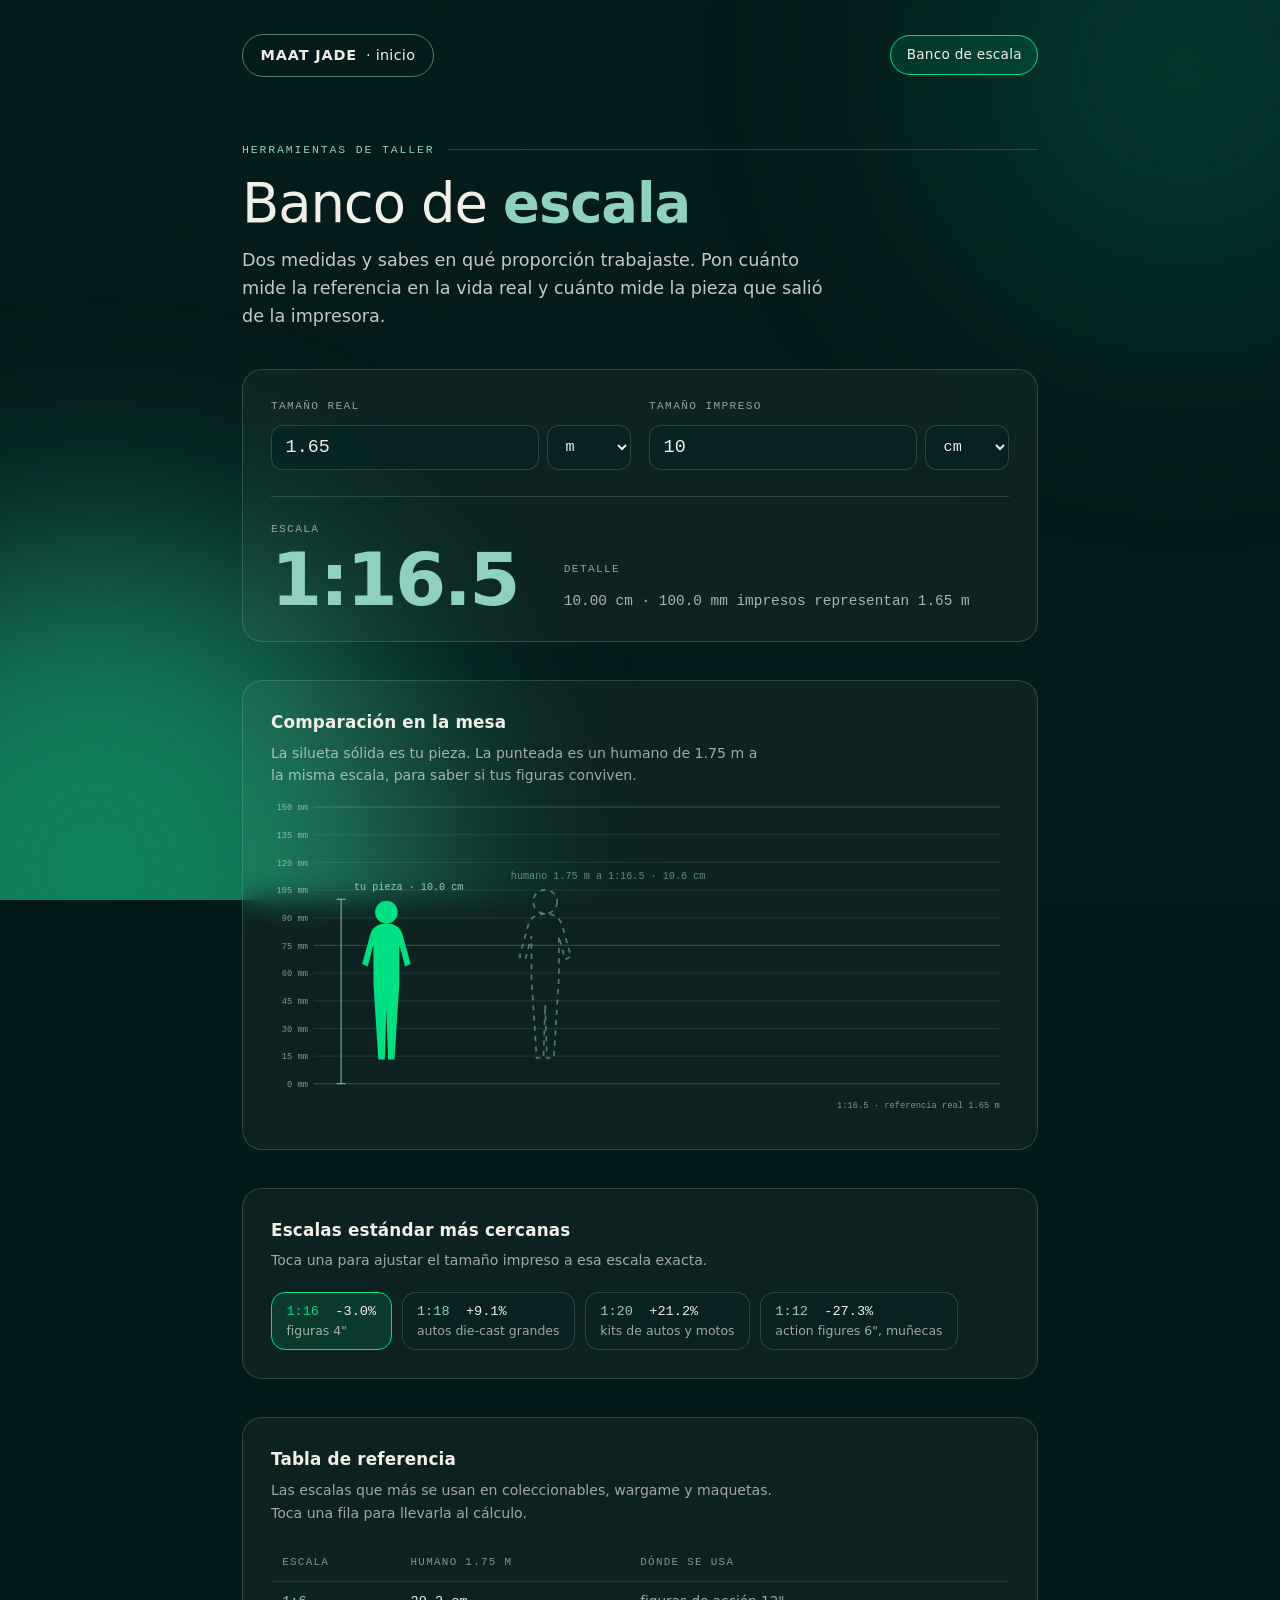
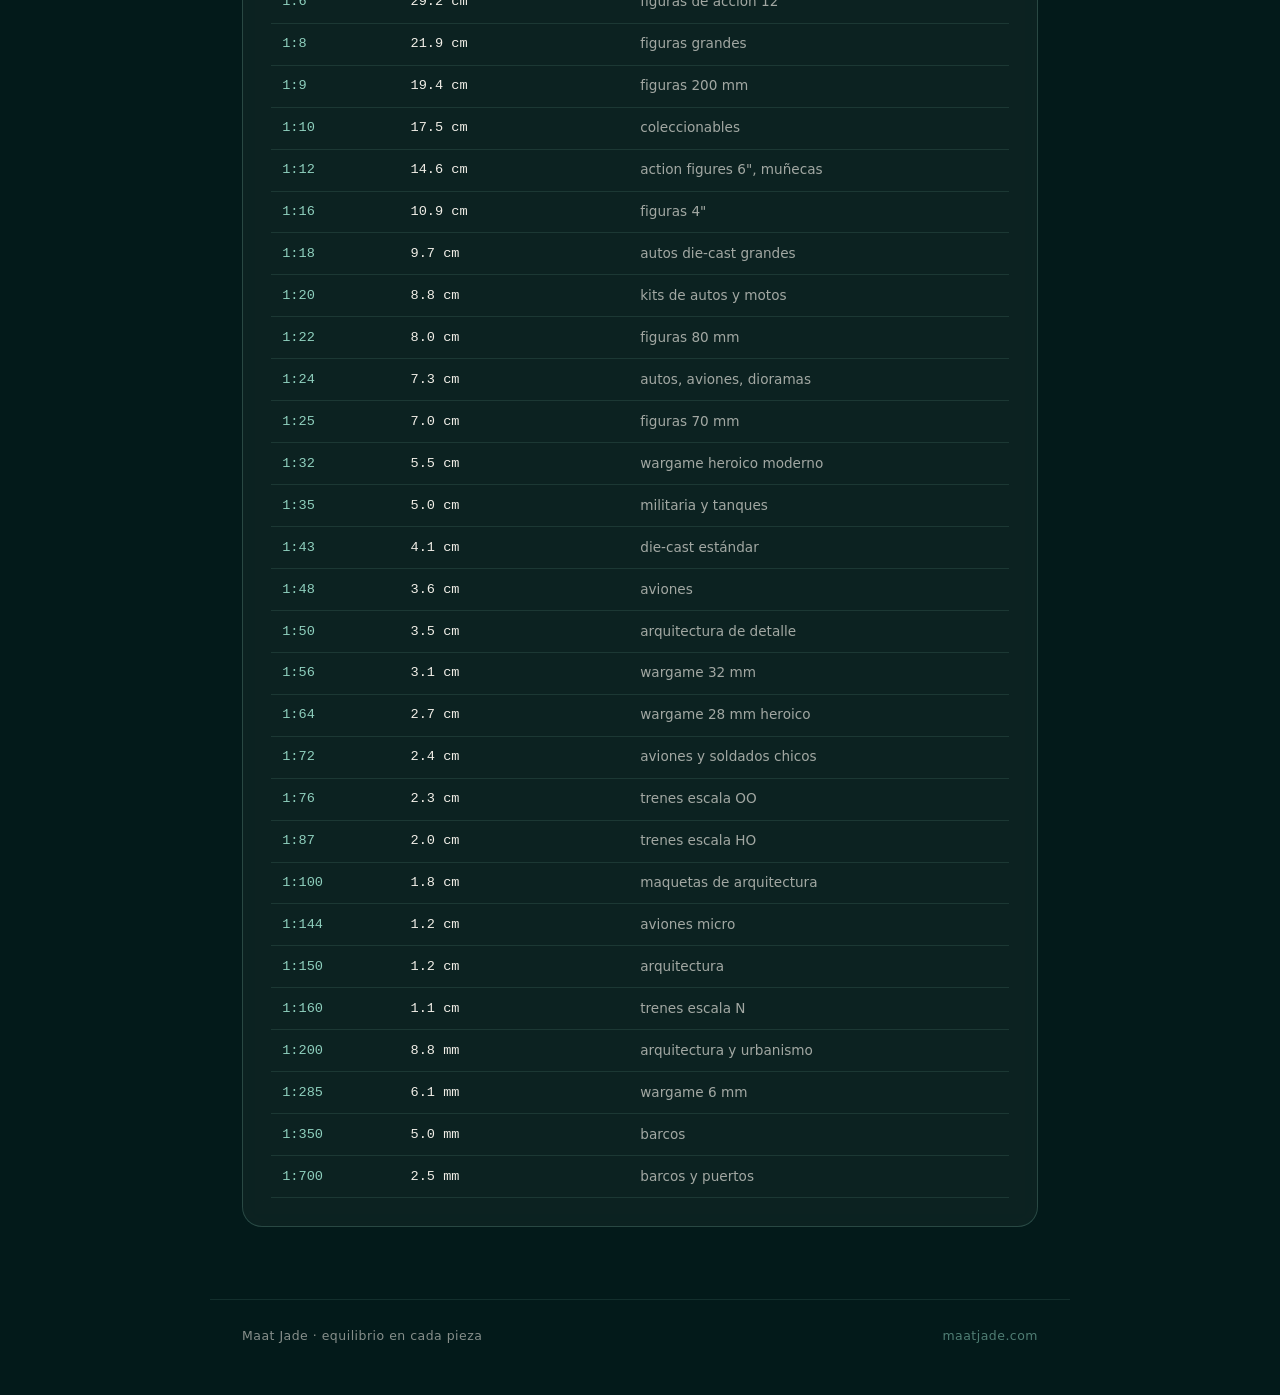
==== escala/index.html @ 4124b833 "Create index.html" ====
<!DOCTYPE html>
<html lang="es">
<head>
<meta charset="utf-8">
<meta name="viewport" content="width=device-width, initial-scale=1">
<title>Banco de escala · Maat Jade</title>
<meta name="description" content="Calculadora de escala para miniaturas impresas en 3D: descubre la proporción entre el tamaño real y el tamaño impreso.">
<meta name="theme-color" content="#031A1A">
<style>
/* Maat Jade — herramientas
   Misma paleta que la landing: 031A1A / 022222 / 03624C / 2DC295 / 00DF82 / 8FD0BE */

:root{
  --deep:#031A1A;
  --deep-2:#022222;
  --forest:#03624C;
  --jade:#2DC295;
  --jade-hi:#00DF82;
  --mint:#8FD0BE;
  --bone:#F2EFE8;
  --sans:system-ui,-apple-system,"Segoe UI",Roboto,Helvetica,Arial,sans-serif;
  --mono:ui-monospace,SFMono-Regular,Menlo,Consolas,monospace;
  --glass:rgba(242,239,232,0.04);
  --hair:rgba(143,208,190,0.22);
  --hair-hi:rgba(143,208,190,0.55);
}
*{margin:0;padding:0;box-sizing:border-box}
html{-webkit-text-size-adjust:100%;scroll-behavior:smooth}
body{
  background:var(--deep);color:var(--bone);font-family:var(--sans);
  font-weight:300;font-size:16px;line-height:1.6;min-height:100%;
}

/* fondo heredado de la landing, mas contenido para no pelear con la lectura */
.bg{position:fixed;inset:0;overflow:hidden;z-index:0}
.blob{position:absolute;border-radius:50%;filter:blur(100px);will-change:transform;opacity:.55}
.blob-1{width:65vmax;height:65vmax;left:-25vmax;bottom:-30vmax;
  background:radial-gradient(circle at center,#00DF82 0%,#2DC295 40%,transparent 70%);
  animation:drift-1 30s ease-in-out infinite alternate}
.blob-2{width:55vmax;height:55vmax;right:-20vmax;top:-22vmax;
  background:radial-gradient(circle at center,#03624C 0%,transparent 70%);
  animation:drift-2 36s ease-in-out infinite alternate}
@keyframes drift-1{
  0%{transform:translate(0,0) scale(1)}
  100%{transform:translate(6vmax,-14vmax) scale(1.1)}}
@keyframes drift-2{
  0%{transform:translate(0,0) scale(1)}
  100%{transform:translate(-8vmax,14vmax) scale(1.15)}}
.noise{position:fixed;inset:0;z-index:1;pointer-events:none;opacity:.14;mix-blend-mode:overlay;
  background-image:url("data:image/svg+xml,%3Csvg xmlns='http://www.w3.org/2000/svg' width='300' height='300'%3E%3Cfilter id='n'%3E%3CfeTurbulence type='fractalNoise' baseFrequency='0.9' numOctaves='2' stitchTiles='stitch'/%3E%3C/filter%3E%3Crect width='100%25' height='100%25' filter='url(%23n)'/%3E%3C/svg%3E");
  background-size:300px 300px}

.shell{position:relative;z-index:2;max-width:860px;margin:0 auto;
  padding:clamp(18px,4vw,34px) clamp(18px,5vw,32px) 72px}

/* ---------- nav ---------- */
.topbar{display:flex;align-items:center;justify-content:space-between;gap:14px;flex-wrap:wrap}
.home{
  display:inline-flex;align-items:center;gap:9px;text-decoration:none;color:var(--bone);
  border:1px solid var(--hair-hi);border-radius:999px;padding:.55rem 1.1rem;font-size:.9rem;
  letter-spacing:.02em;transition:background .2s ease,color .2s ease,border-color .2s ease;
}
.home:hover,.home:focus-visible{background:var(--mint);border-color:var(--mint);color:var(--deep);outline:none}
.home span{font-weight:600;letter-spacing:.06em}
nav.tools{display:flex;gap:8px;flex-wrap:wrap}
nav.tools a{
  text-decoration:none;color:var(--bone);opacity:.7;font-size:.85rem;letter-spacing:.02em;
  border:1px solid transparent;border-radius:999px;padding:.5rem .95rem;
  transition:opacity .2s ease,border-color .2s ease,background .2s ease;
}
nav.tools a:hover,nav.tools a:focus-visible{opacity:1;border-color:var(--hair);outline:none}
nav.tools a[aria-current="page"]{
  opacity:1;background:rgba(0,223,130,.12);border-color:var(--jade-hi);color:var(--bone)}

/* ---------- encabezado ---------- */
header.hero{margin-top:clamp(38px,8vw,64px)}
.eyebrow{
  font-family:var(--mono);font-size:.72rem;letter-spacing:.16em;text-transform:uppercase;
  color:var(--mint);display:flex;align-items:center;gap:12px;margin-bottom:16px}
.eyebrow::after{content:"";height:1px;flex:1;background:var(--hair)}
h1{font-size:clamp(2.1rem,7vw,3.4rem);font-weight:300;line-height:1.05;letter-spacing:-.02em;margin-bottom:14px}
h1 strong{font-weight:600;color:var(--mint)}
.lede{max-width:52ch;font-size:clamp(1rem,3.2vw,1.1rem);opacity:.82}

/* ---------- paneles ---------- */
.panel{
  background:var(--glass);border:1px solid var(--hair);border-radius:20px;
  padding:clamp(20px,4vw,28px);backdrop-filter:blur(14px);-webkit-backdrop-filter:blur(14px);
  margin-top:clamp(26px,5vw,38px)}
h2{font-size:1.05rem;font-weight:600;letter-spacing:.01em;margin-bottom:6px}
.hint{font-size:.88rem;opacity:.65;margin-bottom:20px;max-width:56ch}

/* ---------- campos ---------- */
.fields{display:grid;grid-template-columns:repeat(auto-fit,minmax(215px,1fr));gap:18px}
label{display:block;font-family:var(--mono);font-size:.7rem;letter-spacing:.12em;
  text-transform:uppercase;opacity:.6;margin-bottom:9px}
.row{display:flex;gap:8px}
input,select{
  font-family:var(--mono);font-size:1.15rem;color:var(--bone);font-weight:400;
  background:rgba(2,34,34,.55);border:1px solid var(--hair);border-radius:12px;
  padding:.7rem .85rem;width:100%;min-width:0;transition:border-color .2s ease}
select{font-size:.95rem;flex:0 0 84px;width:84px}
input:hover,select:hover{border-color:var(--hair-hi)}
input:focus-visible,select:focus-visible,button:focus-visible,tr:focus-visible{
  outline:2px solid var(--jade-hi);outline-offset:2px}

/* ---------- resultado ---------- */
.readout{
  margin-top:26px;padding-top:24px;border-top:1px solid var(--hair);
  display:flex;flex-wrap:wrap;align-items:flex-end;gap:10px clamp(22px,5vw,46px)}
.k{display:block;font-family:var(--mono);font-size:.7rem;letter-spacing:.12em;
  text-transform:uppercase;opacity:.6;margin-bottom:8px}
.big{font-size:clamp(2.8rem,11vw,4.6rem);font-weight:600;line-height:.9;letter-spacing:-.035em;color:var(--mint)}
.big.warn{color:#E8C36A;font-size:clamp(1.3rem,5vw,1.9rem);font-weight:300}
.sec{font-family:var(--mono);font-size:.9rem;opacity:.7}

/* ---------- diagrama ---------- */
svg.bench{display:block;width:100%;height:auto;overflow:visible}
.tickline{stroke:rgba(143,208,190,.14);stroke-width:1}
.tickmaj{stroke:rgba(143,208,190,.3);stroke-width:1}
.ticktxt{font-family:var(--mono);font-size:9.5px;fill:rgba(242,239,232,.55)}
.fig{fill:var(--jade-hi)}
.fig-ghost{fill:none;stroke:rgba(143,208,190,.5);stroke-width:1;stroke-dasharray:3 3}
.cal{stroke:var(--mint);stroke-width:1}
.caltxt{font-family:var(--mono);font-size:11px;fill:var(--mint)}
.ghosttxt{font-family:var(--mono);font-size:11px;fill:rgba(143,208,190,.6)}

/* ---------- chips ---------- */
.chips{display:flex;flex-wrap:wrap;gap:10px}
.chip{
  background:rgba(2,34,34,.5);border:1px solid var(--hair);border-radius:14px;
  padding:.7rem .9rem;font-family:var(--mono);font-size:.85rem;cursor:pointer;
  color:var(--bone);text-align:left;transition:border-color .2s ease,background .2s ease}
.chip:hover{border-color:var(--hair-hi)}
.chip.best{background:rgba(0,223,130,.12);border-color:var(--jade-hi)}
.chip b{font-weight:500;color:var(--mint)}
.chip.best b{color:var(--jade-hi)}
.chip small{display:block;font-family:var(--sans);font-size:.78rem;opacity:.65;margin-top:4px;font-weight:300}

/* ---------- tabla ---------- */
.scroller{overflow-x:auto;-webkit-overflow-scrolling:touch}
table{width:100%;border-collapse:collapse;font-family:var(--mono);font-size:.85rem;min-width:420px}
th,td{text-align:left;padding:.6rem .7rem;border-bottom:1px solid rgba(143,208,190,.12)}
th{font-size:.68rem;letter-spacing:.12em;text-transform:uppercase;opacity:.55;font-weight:400}
td.n{color:var(--mint)}
td.d{font-family:var(--sans);opacity:.65;font-weight:300}
tbody tr{cursor:pointer;transition:background .15s ease}
tbody tr:hover{background:rgba(143,208,190,.06)}
.empty{font-size:.88rem;opacity:.6}

/* ---------- pie ---------- */
footer{
  position:relative;z-index:2;max-width:860px;margin:0 auto;
  padding:26px clamp(18px,5vw,32px) 48px;border-top:1px solid var(--hair);
  display:flex;justify-content:space-between;flex-wrap:wrap;gap:12px;
  font-size:.78rem;letter-spacing:.04em;opacity:.55}
footer a{color:var(--mint);text-decoration:none}
footer a:hover{text-decoration:underline}

@media (prefers-reduced-motion:reduce){
  html{scroll-behavior:auto}
  .blob{animation:none}
  *{transition:none!important}
}
</style>
</head>
<body>

<div class="bg" aria-hidden="true">
  <div class="blob blob-1"></div>
  <div class="blob blob-2"></div>
</div>
<div class="noise" aria-hidden="true"></div>

<div class="shell">

  <div class="topbar">
    <a class="home" href="/"><span>MAAT JADE</span> · inicio</a>
    <nav class="tools" aria-label="Herramientas">
      <a href="/escala/" aria-current="page">Banco de escala</a>
    </nav>
  </div>

  <header class="hero">
    <p class="eyebrow">Herramientas de taller</p>
    <h1>Banco de <strong>escala</strong></h1>
    <p class="lede">Dos medidas y sabes en qué proporción trabajaste. Pon cuánto mide la referencia en la vida real y cuánto mide la pieza que salió de la impresora.</p>
  </header>

  <div class="panel">
    <div class="fields">
      <div>
        <label for="real">Tamaño real</label>
        <div class="row">
          <input type="number" id="real" value="1.65" step="any" min="0" inputmode="decimal">
          <select id="realU" aria-label="Unidad del tamaño real">
            <option value="1000">m</option><option value="10">cm</option><option value="1">mm</option>
          </select>
        </div>
      </div>
      <div>
        <label for="print">Tamaño impreso</label>
        <div class="row">
          <input type="number" id="print" value="10" step="any" min="0" inputmode="decimal">
          <select id="printU" aria-label="Unidad del tamaño impreso">
            <option value="10">cm</option><option value="1">mm</option><option value="1000">m</option>
          </select>
        </div>
      </div>
    </div>
    <div class="readout" aria-live="polite">
      <div><span class="k">Escala</span><span class="big" id="out">1:16.5</span></div>
      <div><span class="k">Detalle</span><span class="sec" id="sub">—</span></div>
    </div>
  </div>

  <div class="panel">
    <h2>Comparación en la mesa</h2>
    <p class="hint">La silueta sólida es tu pieza. La punteada es un humano de 1.75 m a la misma escala, para saber si tus figuras conviven.</p>
    <svg class="bench" id="svg" viewBox="0 0 800 340" role="img" aria-labelledby="svgt">
      <title id="svgt">Regla en milímetros con la pieza impresa y una figura humana de referencia a la misma escala.</title>
    </svg>
  </div>

  <div class="panel">
    <h2>Escalas estándar más cercanas</h2>
    <p class="hint">Toca una para ajustar el tamaño impreso a esa escala exacta.</p>
    <div class="chips" id="chips"></div>
  </div>

  <div class="panel">
    <h2>Tabla de referencia</h2>
    <p class="hint">Las escalas que más se usan en coleccionables, wargame y maquetas. Toca una fila para llevarla al cálculo.</p>
    <div class="scroller">
      <table>
        <thead><tr><th>Escala</th><th>Humano 1.75 m</th><th>Dónde se usa</th></tr></thead>
        <tbody id="tbody"></tbody>
      </table>
    </div>
  </div>

</div>

<footer>
  <span>Maat Jade · equilibrio en cada pieza</span>
  <span><a href="/">maatjade.com</a></span>
</footer>

<script>
(function(){
  var STD=[6,8,9,10,12,16,18,20,22,24,25,32,35,43,48,50,56,64,72,76,87,100,144,150,160,200,285,350,700];
  var USE={6:"figuras de acción 12\"",8:"figuras grandes",9:"figuras 200 mm",10:"coleccionables",12:"action figures 6\", muñecas",16:"figuras 4\"",18:"autos die-cast grandes",20:"kits de autos y motos",22:"figuras 80 mm",24:"autos, aviones, dioramas",25:"figuras 70 mm",32:"wargame heroico moderno",35:"militaria y tanques",43:"die-cast estándar",48:"aviones",50:"arquitectura de detalle",56:"wargame 32 mm",64:"wargame 28 mm heroico",72:"aviones y soldados chicos",76:"trenes escala OO",87:"trenes escala HO",100:"maquetas de arquitectura",144:"aviones micro",150:"arquitectura",160:"trenes escala N",200:"arquitectura y urbanismo",285:"wargame 6 mm",350:"barcos",700:"barcos y puertos"};
  var HUMAN=1750;
  var $=function(i){return document.getElementById(i)};

  function fmt(mm){
    if(!isFinite(mm)||mm<=0) return "—";
    if(mm>=1000) return (mm/1000).toFixed(2)+" m";
    if(mm>=10) return (mm/10).toFixed(2)+" cm · "+mm.toFixed(1)+" mm";
    return mm.toFixed(1)+" mm";
  }
  function fmtShort(mm){
    if(!isFinite(mm)||mm<=0) return "—";
    if(mm>=1000) return (mm/1000).toFixed(2)+" m";
    if(mm>=10) return (mm/10).toFixed(1)+" cm";
    return mm.toFixed(1)+" mm";
  }
  function fmtScale(s){
    if(!isFinite(s)||s<=0) return "—";
    if(s>=100) return "1:"+Math.round(s);
    if(s>=10) return "1:"+(Math.round(s*10)/10);
    return "1:"+(Math.round(s*100)/100);
  }

  function calc(){
    var real=parseFloat($("real").value)*parseFloat($("realU").value);
    var prt =parseFloat($("print").value)*parseFloat($("printU").value);
    var ok=real>0&&prt>0&&isFinite(real)&&isFinite(prt);
    var sc=ok?real/prt:NaN;
    $("out").textContent = ok?fmtScale(sc):"Faltan medidas";
    $("out").className   = "big"+(ok?"":" warn");
    $("sub").textContent = ok?(fmt(prt)+" impresos representan "+fmt(real)):"—";
    chips(sc); draw(prt,sc);
  }

  function applyScale(s){
    var real=parseFloat($("real").value)*parseFloat($("realU").value);
    if(!(real>0)) return;
    var mm=real/s;
    if(mm>=10){ $("printU").value="10"; $("print").value=(Math.round(mm/10*100)/100); }
    else { $("printU").value="1"; $("print").value=(Math.round(mm*10)/10); }
    calc();
  }

  function chips(sc){
    var w=$("chips"); w.innerHTML="";
    if(!(sc>0)||!isFinite(sc)){ w.innerHTML='<p class="empty">Completa las medidas para ver las escalas cercanas.</p>'; return; }
    STD.slice().sort(function(a,b){return Math.abs(a-sc)-Math.abs(b-sc)}).slice(0,4).forEach(function(s,i){
      var diff=((s-sc)/sc)*100;
      var b=document.createElement("button");
      b.className="chip"+(i===0?" best":"");
      b.innerHTML='<b>1:'+s+'</b> &nbsp;'+(diff>=0?"+":"")+diff.toFixed(1)+'%<small>'+(USE[s]||"escala técnica")+'</small>';
      b.onclick=function(){ applyScale(s) };
      w.appendChild(b);
    });
  }

  var FIG="M20 15 C14 15 11 18 10 22 L5 40 L8.5 41.5 L12 28 L12 52 L15 99 L19 99 L20 68 L21 99 L25 99 L28 52 L28 28 L31.5 41.5 L35 40 L30 22 C29 18 26 15 20 15 Z";
  function figure(x,hPx,cls){
    var s=hPx/114;
    return '<g transform="translate('+x+','+(300-hPx)+') scale('+s+')" class="'+cls+'">'+
      '<circle cx="20" cy="8" r="7"/><path d="'+FIG+'"/></g>';
  }
  function niceMax(v){
    var steps=[10,20,50,100,150,200,300,500,750,1000,1500,2000,3000,5000];
    for(var i=0;i<steps.length;i++){ if(v<=steps[i]*0.92) return steps[i]; }
    return Math.ceil(v/1000)*1000;
  }

  function draw(prt,sc){
    var svg=$("svg");
    var head='<title id="svgt">Regla en milímetros con la pieza impresa y una figura humana de referencia a la misma escala.</title>';
    if(!(prt>0)||!(sc>0)||!isFinite(prt)||!isFinite(sc)){ svg.innerHTML=head; return; }
    var humanPrint=HUMAN/sc;
    var max=niceMax(Math.max(prt,humanPrint));
    var px=function(mm){ return 300*Math.min(mm/max,1) };
    var g=head;
    for(var i=0;i<=10;i++){
      var mm=max*i/10, y=300-px(mm);
      g+='<line x1="46" y1="'+y+'" x2="790" y2="'+y+'" class="'+(i%5===0?"tickmaj":"tickline")+'"/>';
      g+='<text x="40" y="'+(y+3.5)+'" text-anchor="end" class="ticktxt">'+(max>=1000?(mm/10).toFixed(0)+" cm":mm.toFixed(0)+" mm")+'</text>';
    }
    var pH=px(prt);
    g+=figure(90,pH,"fig");
    g+='<line x1="76" y1="'+(300-pH)+'" x2="76" y2="300" class="cal"/>';
    g+='<line x1="71" y1="'+(300-pH)+'" x2="81" y2="'+(300-pH)+'" class="cal"/>';
    g+='<line x1="71" y1="300" x2="81" y2="300" class="cal"/>';
    g+='<text x="90" y="'+(300-pH-10)+'" class="caltxt">tu pieza · '+fmtShort(prt)+'</text>';
    var hH=px(humanPrint);
    g+=figure(260,hH,"fig-ghost");
    g+='<text x="260" y="'+(300-hH-10)+'" class="ghosttxt">humano 1.75 m a '+fmtScale(sc)+' · '+fmtShort(humanPrint)+'</text>';
    g+='<text x="790" y="326" text-anchor="end" class="ticktxt">'+fmtScale(sc)+' · referencia real '+fmtShort(prt*sc)+'</text>';
    svg.innerHTML=g;
  }

  function table(){
    var t=$("tbody"); t.innerHTML="";
    STD.forEach(function(s){
      var tr=document.createElement("tr");
      tr.tabIndex=0;
      tr.innerHTML='<td class="n">1:'+s+'</td><td>'+fmtShort(HUMAN/s)+'</td><td class="d">'+(USE[s]||"—")+'</td>';
      var go=function(){ applyScale(s); window.scrollTo({top:0,behavior:"smooth"}); };
      tr.onclick=go;
      tr.onkeydown=function(e){ if(e.key==="Enter"||e.key===" "){ e.preventDefault(); go(); } };
      t.appendChild(tr);
    });
  }

  ["real","realU","print","printU"].forEach(function(id){
    $(id).addEventListener("input",calc); $(id).addEventListener("change",calc);
  });
  table(); calc();
})();
</script>
</body>
</html>
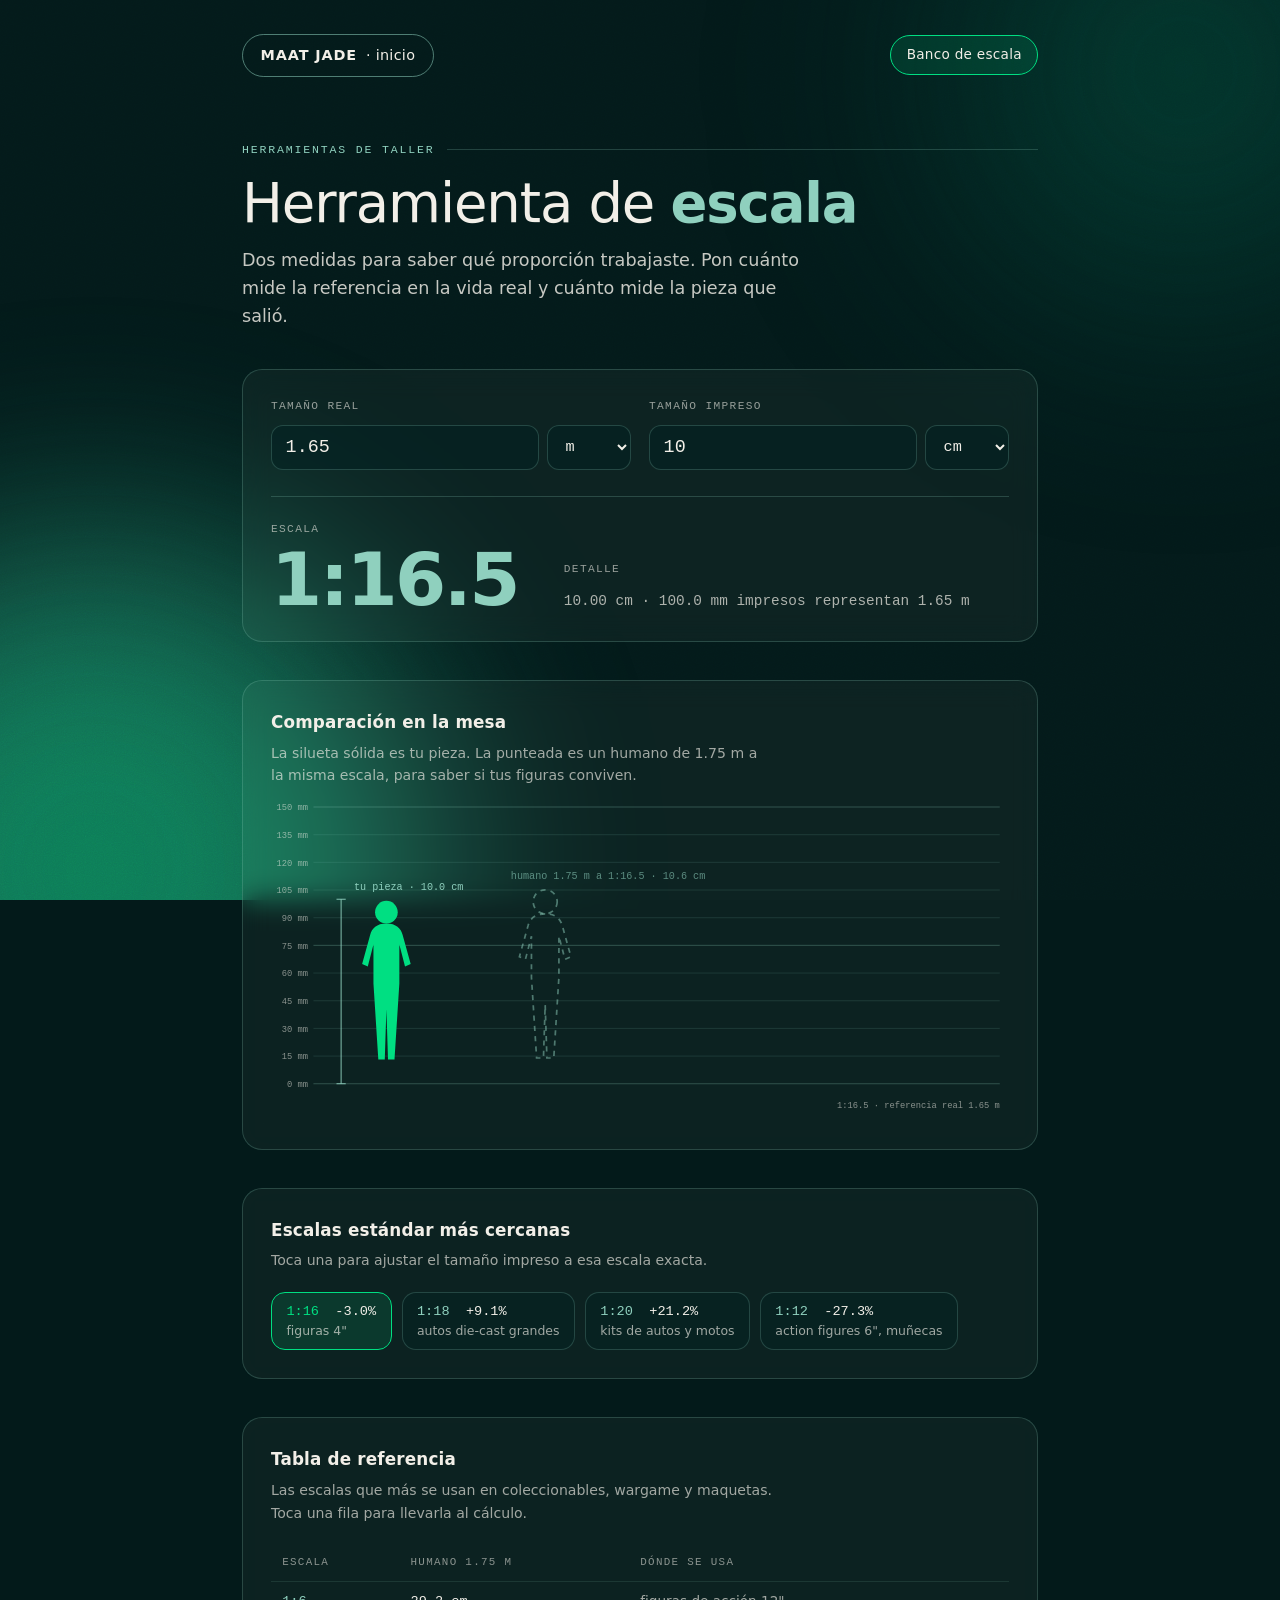
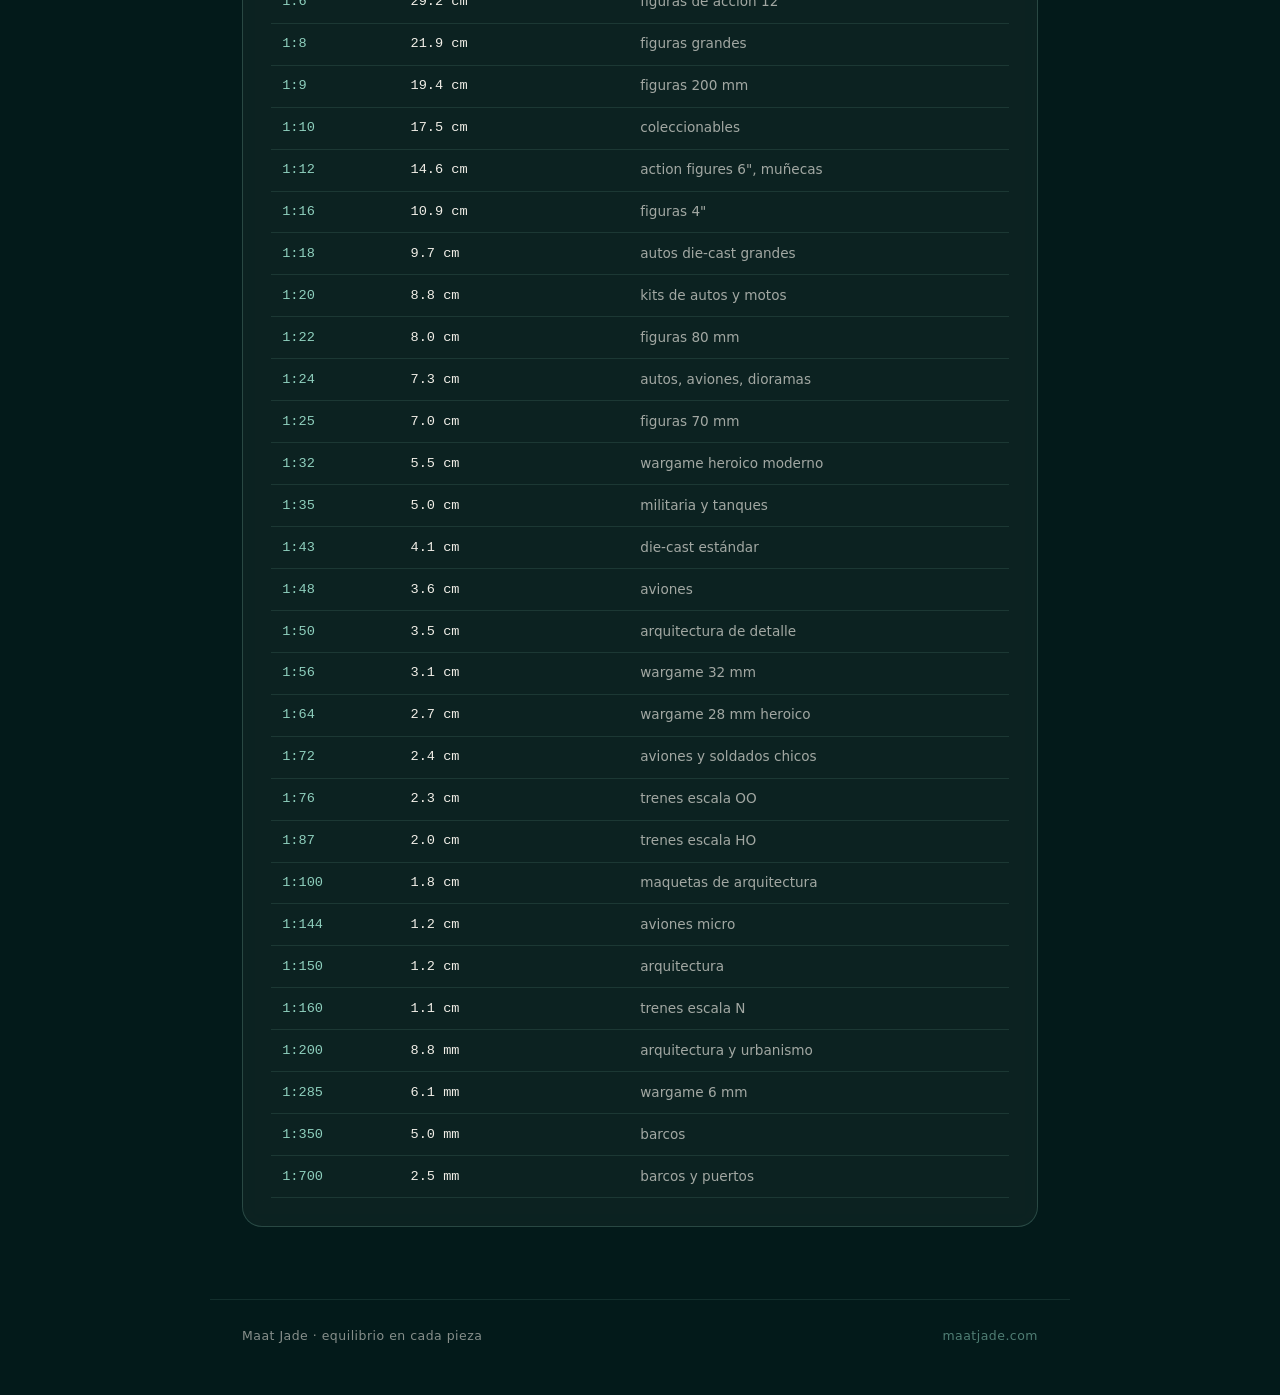
==== commit a66f8472: "Update index.html" ====
--- a/escala/index.html
+++ b/escala/index.html
@@ -183,8 +183,8 @@
 
   <header class="hero">
     <p class="eyebrow">Herramientas de taller</p>
-    <h1>Banco de <strong>escala</strong></h1>
-    <p class="lede">Dos medidas y sabes en qué proporción trabajaste. Pon cuánto mide la referencia en la vida real y cuánto mide la pieza que salió de la impresora.</p>
+    <h1>Herramienta de <strong>escala</strong></h1>
+    <p class="lede">Dos medidas para saber qué proporción trabajaste. Pon cuánto mide la referencia en la vida real y cuánto mide la pieza que salió.</p>
   </header>
 
   <div class="panel">
